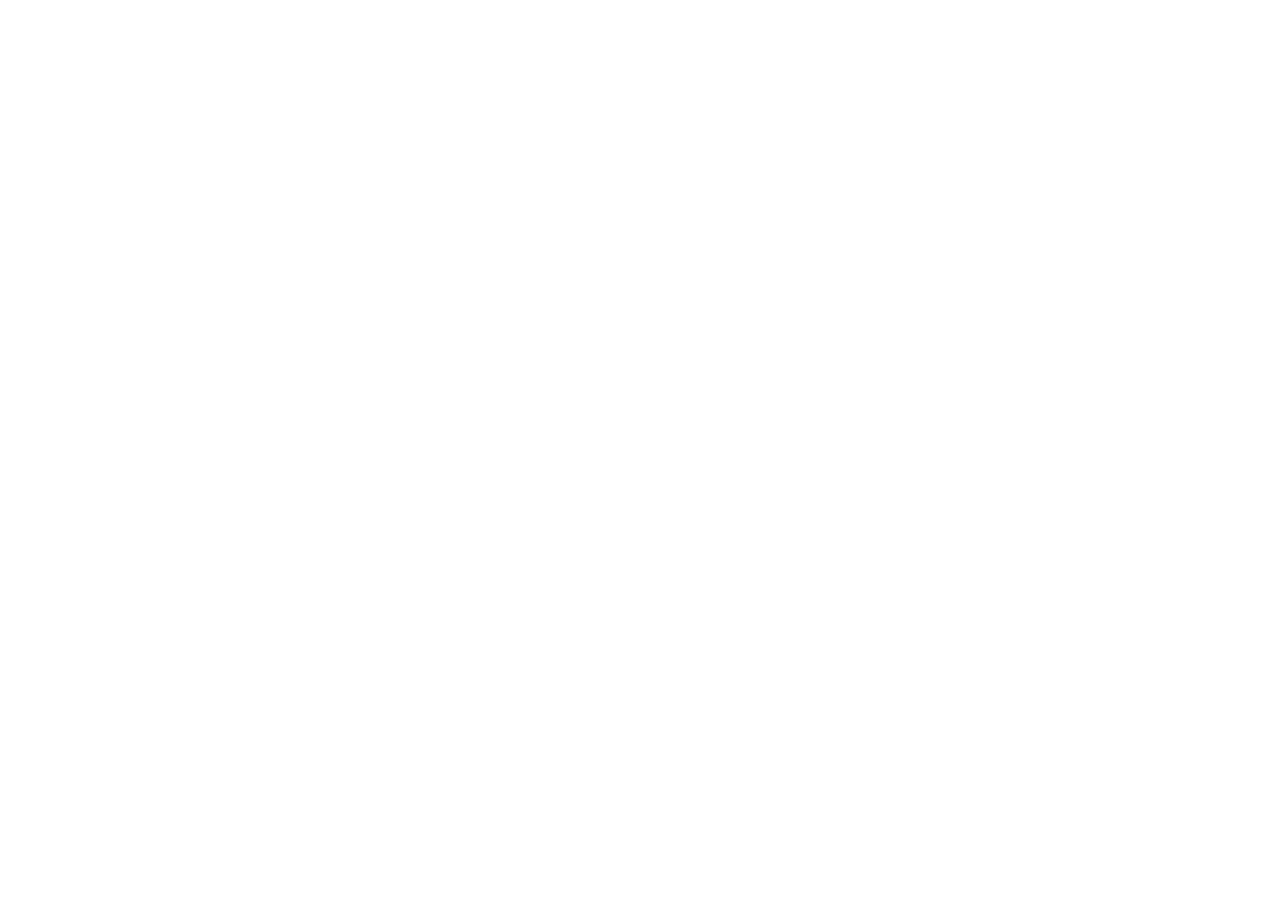
==== desafio/desafio-movies_es/index.html @ 6a782a76 "challenge" ====
<!DOCTYPE html>
<html lang="en">
<head>
    <meta charset="UTF-8">
    <meta name="viewport" content="width=device-width, initial-scale=1.0">
    <title>Challemge Movie.es</title>
</head>
<body>
    
</body>
</html>
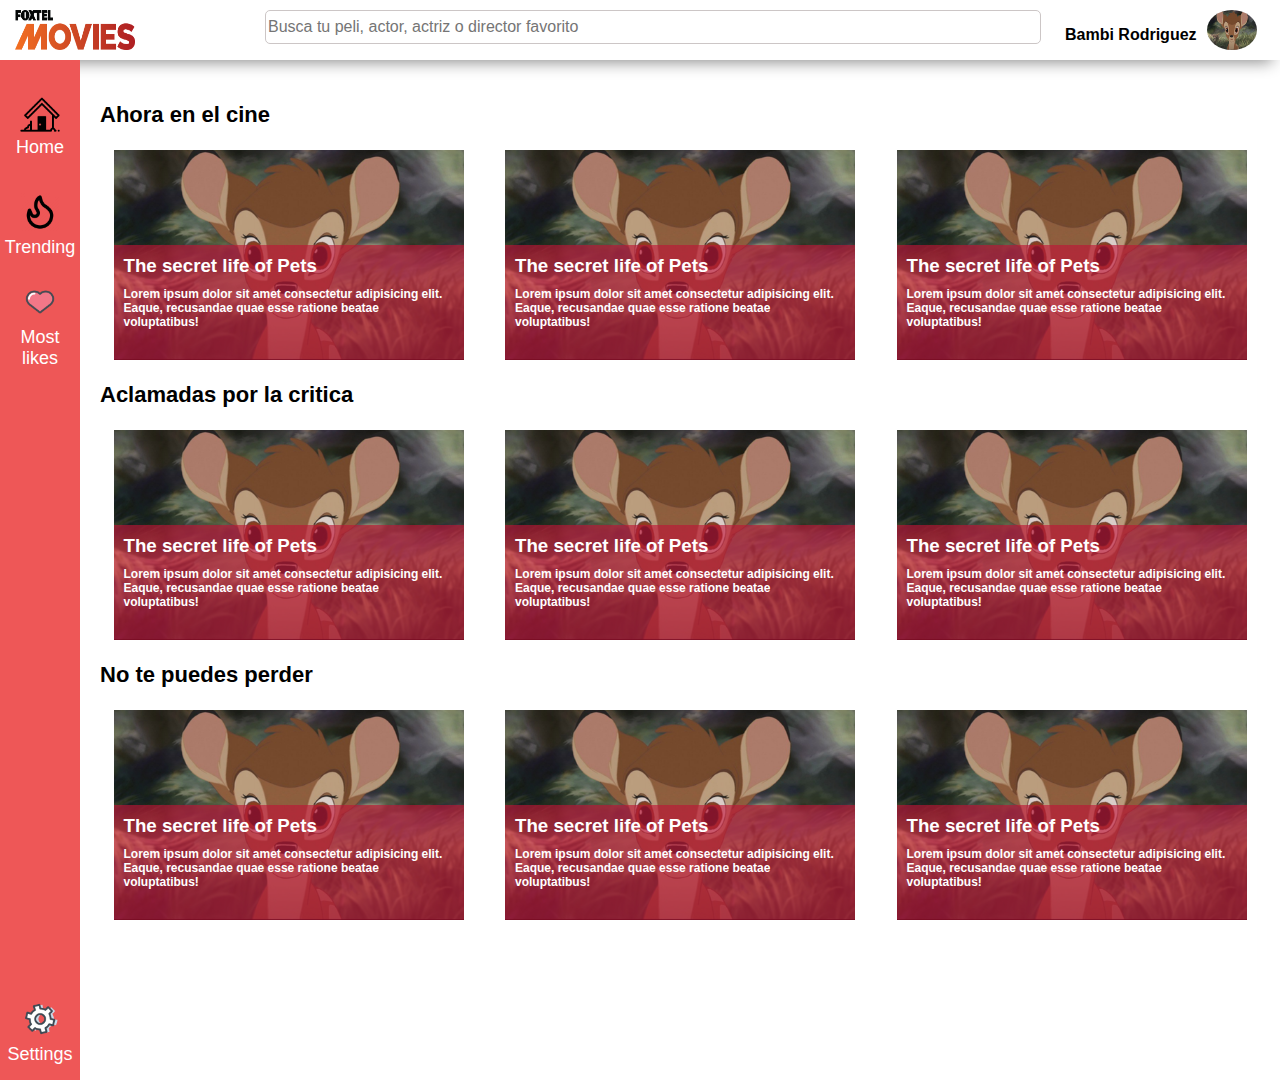
==== commit ca701574: "challenge movies.es" ====
--- a/desafio/desafio-movies_es/index.html
+++ b/desafio/desafio-movies_es/index.html
@@ -1,11 +1,301 @@
 <!DOCTYPE html>
 <html lang="en">
+
 <head>
     <meta charset="UTF-8">
     <meta name="viewport" content="width=device-width, initial-scale=1.0">
     <title>Challemge Movie.es</title>
 </head>
+<style>
+    body {
+        margin: 0;
+        font-family: Arial, Helvetica, sans-serif;
+    }
+
+    .container {
+        display: grid;
+        grid-template-rows: 60px 1fr;
+        grid-template-columns: 80px 1fr;
+        height: 120vh;
+        grid-template-areas: "header header"
+            "nav-bar movie-container";
+
+    }
+
+    .header {
+        display: grid;
+        background: white;
+        padding: 10px 15px;
+        grid-area: header;
+        -webkit-box-shadow: -1px 9px 16px -7px rgba(138, 138, 138, 1);
+        -moz-box-shadow: -1px 9px 16px -7px rgba(138, 138, 138, 1);
+        box-shadow: -1px 9px 16px -7px rgba(138, 138, 138, 1);
+        grid-template-columns: 220px 1fr 200px;
+        grid-column-gap: 30px;
+        justify-content: center;
+    }
+
+    .img-header {
+        width: 120px;
+        height: 80%;
+
+    }
+
+    .character {
+        display: flex;
+    }
+
+    .header input {
+        width: 100%;
+        font-size: 16px;
+        height: 30px;
+        border: solid 1px #ccc6c6;
+        border-radius: 5px;
+    }
+
+    .character p {
+        font-weight: bold;
+        font-size: 16px;
+    }
+
+    .img-character {
+        width: 50px;
+        height: 40px;
+        border-radius: 50%;
+        margin-left: 10px;
+
+
+    }
+
+    .nav-bar {
+        padding: 15px;
+        grid-area: nav-bar;
+        background: #ee5757;
+        display: grid;
+        grid-template-rows: 100px 100px 100px 1fr;
+        align-items: center;
+        justify-content: center;
+        justify-items: center;
+    }
+
+    .nav-bar a:last-child {
+        align-items: end;
+        align-self: end;
+    }
+
+    .nav-bar a {
+        font-family: Arial, Helvetica, sans-serif;
+        text-decoration: none;
+        color: white;
+        font-size: 18px;
+        text-align: center;
+
+    }
+
+    .nav-bar img {
+        max-width: 40px;
+    }
+
+    .movie-container {
+        padding: 20px;
+        grid-area: movie-container;
+    }
+
+    .movies{
+        display: grid;
+    grid-template-rows: 50px 1fr;
+    grid-row-gap: 20px;
+    }    
+
+    .movies p{
+        font-weight: bold;
+        font-size: 22px;
+    }
+    .list-movies {
+        display: grid;
+        grid-template-columns: repeat(auto-fill, minmax(200px, 350px));
+        grid-gap: 28px;
+        justify-content: space-evenly;
+    }
+
+    .movie {
+        position: relative;
+        display: block;
+    }
+
+    
+
+    .movie-image {
+        margin: 0;
+    }
+
+    .movie img {
+        width: 100%;
+        vertical-align: top;
+    }
+
+    .movie-overlay {
+        padding: 10px;
+        color: white;
+        background: rgba(192, 19, 54, 0.63);
+        position: absolute;
+        top: 45%;
+        right: 0;
+        left: 0;
+        bottom: 0;
+        align-items: center;
+        justify-content: center;
+        text-align: left;
+    }
+
+    .movie-overlay p {
+        font-size: 12px;
+        margin: 0;
+    }
+
+    .movie-overlay h3 {
+        margin: 0;
+        margin-bottom: 10px;
+    }
+
+    @media screen and (max-width: 1024px) {
+        .list-movies {
+        grid-gap: 10px;
+  
+    }
+    }
+</style>
+
 <body>
-    
+    <div class="container">
+        <header class="header">
+            <img src="logo.png" alt="" class="img-header">
+            <input type="text" placeholder="Busca tu peli, actor, actriz o director favorito">
+            <div class="character">
+                <p>Bambi Rodriguez </p>
+                <img src="bambi.jpg" alt="" class="img-character">
+            </div>
+        </header>
+        <nav class="nav-bar">
+
+            <a href=""> <img src="home.png" alt=""><br> Home</a>
+
+            <a href=""> <img src="trending.png" alt=""><br> Trending</a>
+
+            <a href=""> <img src="heart.png" alt=""><br> Most likes</a>
+
+            <a href=""> <img src="settings.png" alt=""><br> Settings</a>
+
+        </nav>
+        <div class="movie-container">
+        
+            <div class="movies">
+                <p>Ahora en el cine</p>
+                <div class="list-movies">
+                    <a href="" class="movie">
+                        <figure class="movie-image">
+                            <img src="bambi.jpg" alt="">
+                        </figure>
+                        <div class="movie-overlay">
+                            <h3>The secret life of Pets</h3>
+                            <p class="post-likes">Lorem ipsum dolor sit amet consectetur adipisicing elit. Eaque,
+                                recusandae quae esse ratione beatae voluptatibus!</p>
+                        </div>
+                    </a>
+                    <a href="" class="movie">
+                        <figure class="movie-image">
+                            <img src="bambi.jpg" alt="">
+                        </figure>
+                        <div class="movie-overlay">
+                            <h3>The secret life of Pets</h3>
+                            <p class="post-likes">Lorem ipsum dolor sit amet consectetur adipisicing elit. Eaque,
+                                recusandae quae esse ratione beatae voluptatibus!</p>
+                        </div>
+                    </a>
+                    <a href="" class="movie">
+                        <figure class="movie-image">
+                            <img src="bambi.jpg" alt="">
+                        </figure>
+                        <div class="movie-overlay">
+                            <h3>The secret life of Pets</h3>
+                            <p class="post-likes">Lorem ipsum dolor sit amet consectetur adipisicing elit. Eaque,
+                                recusandae quae esse ratione beatae voluptatibus!</p>
+                        </div>
+                    </a>
+                </div>
+            </div>
+            <div class="movies">
+                <p>Aclamadas por la critica</p>
+                <div class="list-movies">
+                    <a href="" class="movie">
+                        <figure class="movie-image">
+                            <img src="bambi.jpg" alt="">
+                        </figure>
+                        <div class="movie-overlay">
+                            <h3>The secret life of Pets</h3>
+                            <p class="post-likes">Lorem ipsum dolor sit amet consectetur adipisicing elit. Eaque,
+                                recusandae quae esse ratione beatae voluptatibus!</p>
+                        </div>
+                    </a>
+                    <a href="" class="movie">
+                        <figure class="movie-image">
+                            <img src="bambi.jpg" alt="">
+                        </figure>
+                        <div class="movie-overlay">
+                            <h3>The secret life of Pets</h3>
+                            <p class="post-likes">Lorem ipsum dolor sit amet consectetur adipisicing elit. Eaque,
+                                recusandae quae esse ratione beatae voluptatibus!</p>
+                        </div>
+                    </a>
+                    <a href="" class="movie">
+                        <figure class="movie-image">
+                            <img src="bambi.jpg" alt="">
+                        </figure>
+                        <div class="movie-overlay">
+                            <h3>The secret life of Pets</h3>
+                            <p class="post-likes">Lorem ipsum dolor sit amet consectetur adipisicing elit. Eaque,
+                                recusandae quae esse ratione beatae voluptatibus!</p>
+                        </div>
+                    </a>
+                </div>
+            </div>
+            <div class="movies">
+                <p>No te puedes perder</p>
+                <div class="list-movies">
+                    <a href="" class="movie">
+                        <figure class="movie-image">
+                            <img src="bambi.jpg" alt="">
+                        </figure>
+                        <div class="movie-overlay">
+                            <h3>The secret life of Pets</h3>
+                            <p class="post-likes">Lorem ipsum dolor sit amet consectetur adipisicing elit. Eaque,
+                                recusandae quae esse ratione beatae voluptatibus!</p>
+                        </div>
+                    </a>
+                    <a href="" class="movie">
+                        <figure class="movie-image">
+                            <img src="bambi.jpg" alt="">
+                        </figure>
+                        <div class="movie-overlay">
+                            <h3>The secret life of Pets</h3>
+                            <p class="post-likes">Lorem ipsum dolor sit amet consectetur adipisicing elit. Eaque,
+                                recusandae quae esse ratione beatae voluptatibus!</p>
+                        </div>
+                    </a>
+                    <a href="" class="movie">
+                        <figure class="movie-image">
+                            <img src="bambi.jpg" alt="">
+                        </figure>
+                        <div class="movie-overlay">
+                            <h3>The secret life of Pets</h3>
+                            <p class="post-likes">Lorem ipsum dolor sit amet consectetur adipisicing elit. Eaque,
+                                recusandae quae esse ratione beatae voluptatibus!</p>
+                        </div>
+                    </a>
+                </div>
+            </div>
+        </div>
+    </div>
 </body>
+
 </html>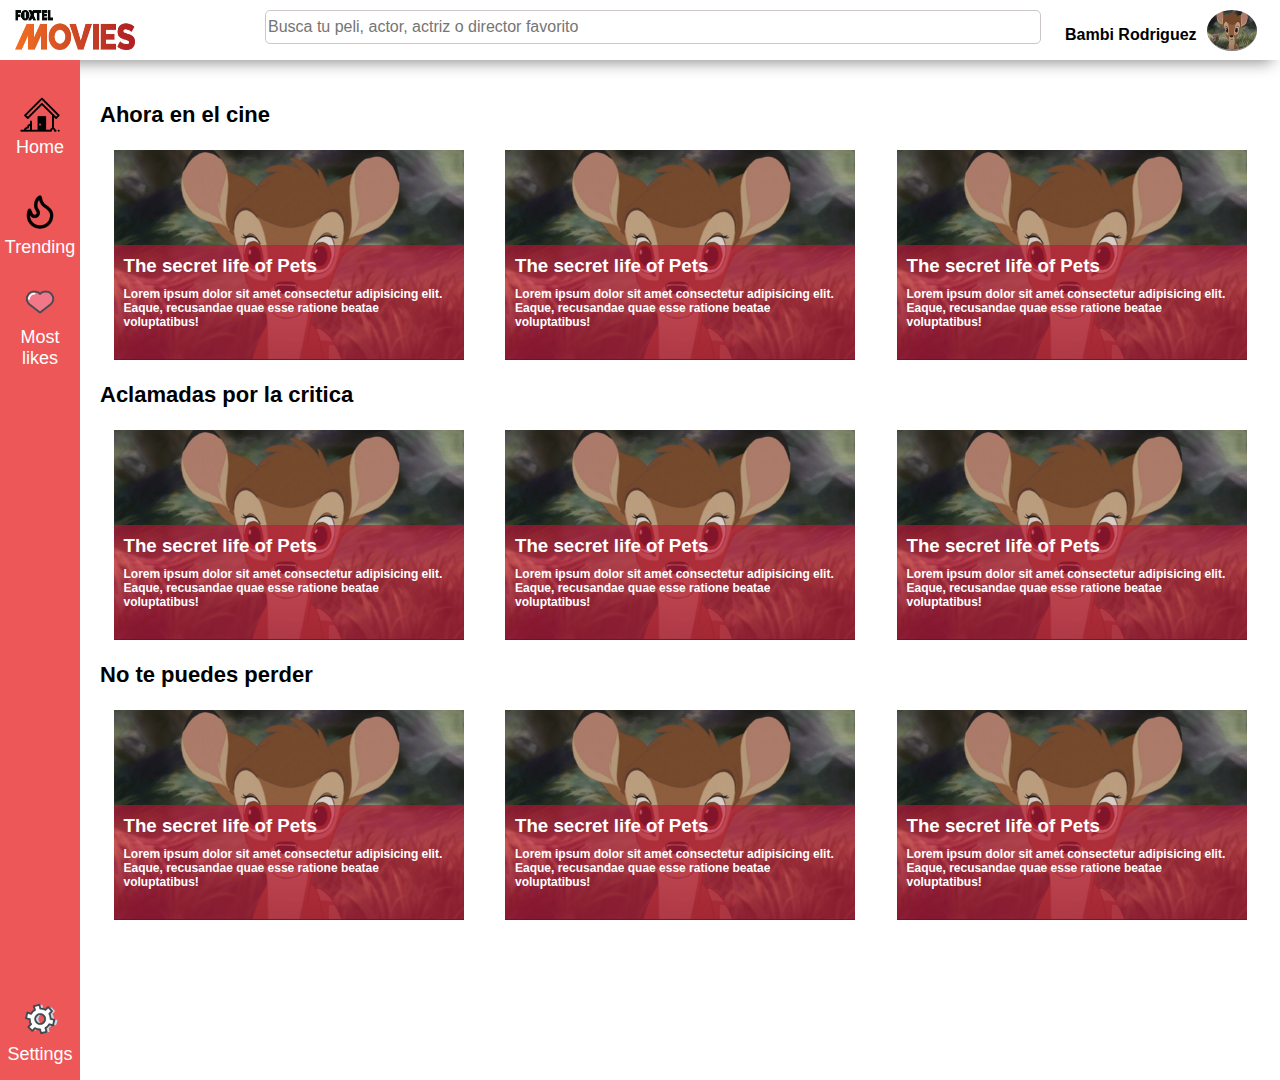
==== commit 7964b755: "challenge platzi-video" ====
--- a/desafio/desafio-movies_es/index.html
+++ b/desafio/desafio-movies_es/index.html
@@ -63,6 +63,7 @@
         height: 40px;
         border-radius: 50%;
         margin-left: 10px;
+        border-bottom: solid 1px #817e7e;
 
 
     }
@@ -158,10 +159,17 @@
         margin-bottom: 10px;
     }
 
-    @media screen and (max-width: 1024px) {
+    @media screen and (max-width: 768px) {
         .list-movies {
         grid-gap: 10px;
   
+    }
+    .character p {
+        display: none;
+    }
+    .header{
+        grid-template-columns: 150px 1fr 100px;
+
     }
     }
 </style>
